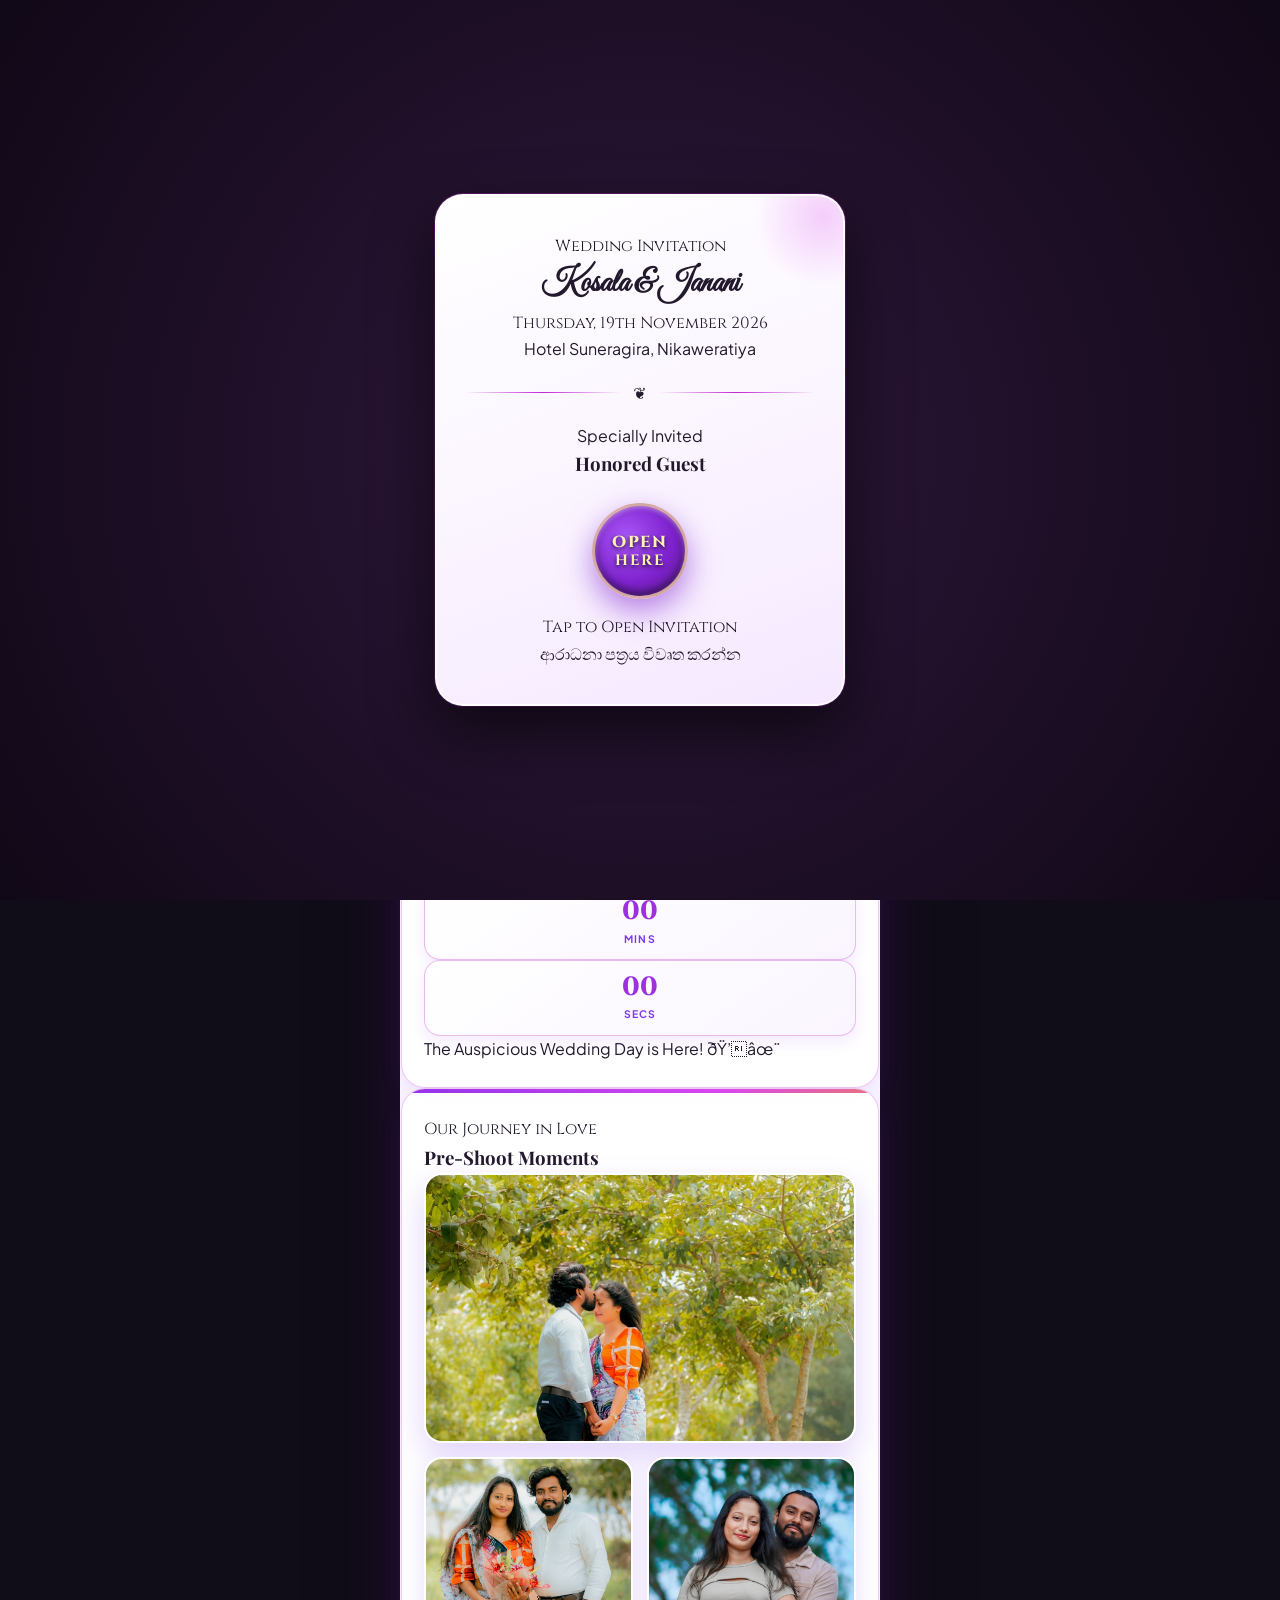
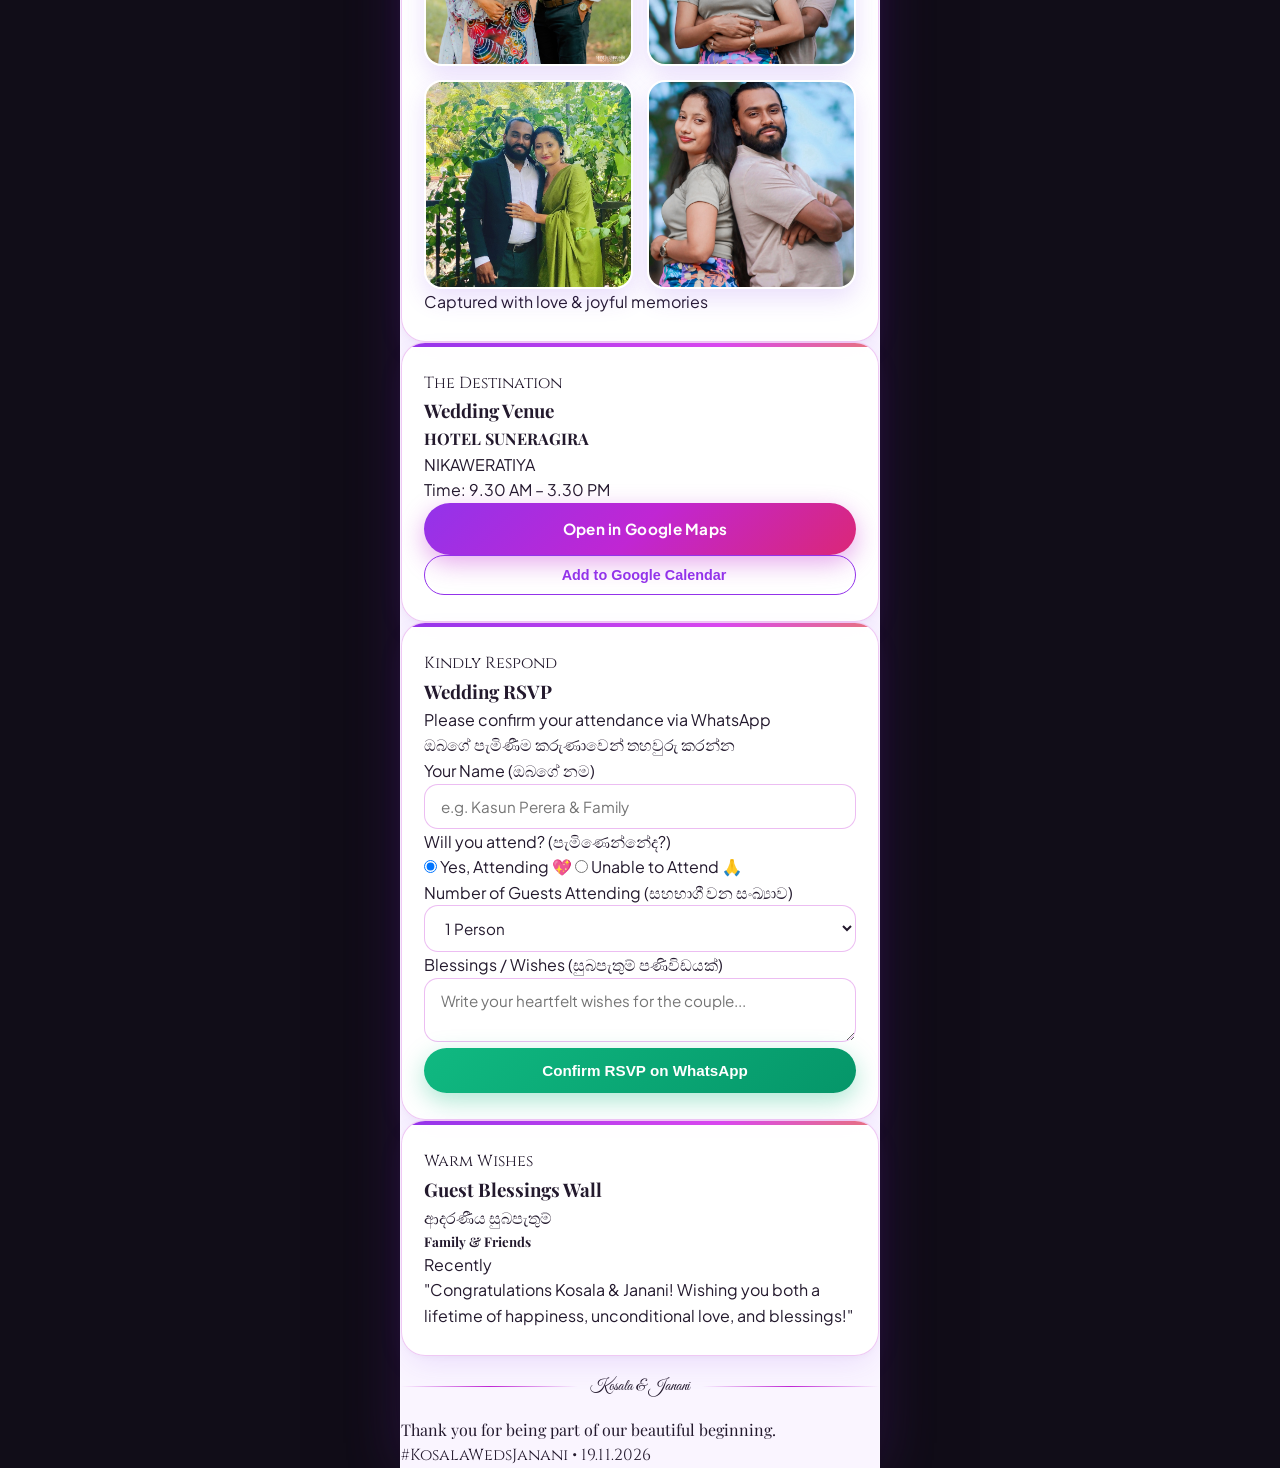
==== index.html @ 4d9a9af7 "Add files via upload" ====
<!DOCTYPE html>
<html lang="en">
<head>
  <meta charset="UTF-8">
  <meta name="viewport" content="width=device-width, initial-scale=1.0, maximum-scale=1.0, user-scalable=no, viewport-fit=cover">
  <title>Wedding Invitation | Kosala & Janani</title>
  
  <!-- Open Graph Meta Tags for WhatsApp Sharing Previews -->
  <meta property="og:title" content="Wedding Invitation - Kosala & Janani">
  <meta property="og:description" content="We invite you to share with us this joyful and touching day of our wedding! Hotel Suneragira, Nikaweratiya. Tap to view your personalized invitation!">
  <meta property="og:image" content="https://images.unsplash.com/photo-1519741497674-611481863552?auto=format&fit=crop&w=1200&q=80">
  <meta property="og:type" content="website">

  <!-- Google Fonts: Luxury Wedding Typography -->
  <link rel="preconnect" href="https://fonts.googleapis.com">
  <link rel="preconnect" href="https://fonts.gstatic.com" crossorigin>
  <link href="https://fonts.googleapis.com/css2?family=Cinzel:wght@500;600;700;800&family=Great+Vibes&family=Playfair+Display:ital,wght@0,500;0,600;0,700;1,400;1,600&family=Plus+Jakarta+Sans:wght@300;400;500;600;700&display=swap" rel="stylesheet">

  <!-- Tailwind CSS CDN -->
  <script src="https://cdn.tailwindcss.com"></script>

  <!-- Lucide Icons -->
  <script src="https://unpkg.com/lucide@latest"></script>

  <!-- Custom Stylesheet matching Lilac / Lavender & Gold Card -->
  <link rel="stylesheet" href="css/style.css">
</head>
<body class="bg-[#15101a] antialiased select-none">

  <!-- Animated Floating Petals & Butterflies Container -->
  <div id="floating-particles-container"></div>

  <audio id="wedding-audio" loop preload="auto">
    <source src="assets/audio/wedding-music.mp3" type="audio/mp3">
  </audio>

  <!-- Floating Audio Mute/Play Button -->
  <button id="audio-toggle-btn" class="audio-control-btn" title="Play Romantic Music" aria-label="Toggle Music">
    <i data-lucide="music" class="w-5 h-5"></i>
  </button>

  <!-- =========================================================================
       1. OPENING ENVELOPE / WAX SEAL COVER SCREEN
       ========================================================================= -->
  <div id="envelope-screen">
    <div class="envelope-card animate-fade-in">
      <!-- Butterfly & Sparkle Icon -->
      <div class="inline-flex items-center justify-center w-14 h-14 rounded-full bg-purple-50 border border-purple-300/60 text-purple-700 shadow-sm mb-3">
        <i data-lucide="sparkles" class="w-7 h-7 text-[#7b4f8d]"></i>
      </div>

      <p class="text-[11px] uppercase tracking-[0.25em] text-[#6f6275] font-cinzel font-semibold mb-1">Wedding Invitation</p>
      <h1 class="font-script text-5xl sm:text-6xl text-[#29222b] my-1 leading-[1.25] py-1">Kosala & Janani</h1>
      <p class="text-xs text-purple-800 tracking-wider font-cinzel font-semibold">Thursday, 19th November 2026</p>
      <p class="text-[11px] text-[#6f6275]">Hotel Suneragira, Nikaweratiya</p>

      <div class="gold-divider">
        <span class="text-purple-600 text-xs">❦</span>
      </div>

      <!-- Personalized Envelope Guest Badge -->
      <div class="bg-purple-50/80 border border-purple-200/80 rounded-xl py-3 px-4 my-3 text-center">
        <p class="text-[10px] uppercase tracking-wider text-[#6f6275] font-medium">Specially Invited</p>
        <h3 id="envelope-guest-name" class="font-serif font-bold text-lg text-[#29222b] mt-0.5">Honored Guest</h3>
      </div>

      <!-- Wax Seal Interactive Button -->
      <button id="open-envelope-btn" class="wax-seal-btn group focus:outline-none" aria-label="Open Invitation">
        <span class="wax-seal-inner">OPEN<br><span style="font-size: 15px; letter-spacing: 0.15em; font-weight: 700;">HERE</span></span>
      </button>

      <p class="text-xs text-purple-900/80 font-cinzel tracking-wider uppercase mt-2 animate-pulse font-semibold">
        Tap to Open Invitation
      </p>
      <p class="text-[11px] text-[#6f6275]/80 mt-0.5">ආරාධනා පත්‍රය විවෘත කරන්න</p>
    </div>
  </div>

  <!-- =========================================================================
       2. MAIN INVITATION CARD (MOBILE-FIRST APP)
       ========================================================================= -->
  <main class="invitation-wrapper bg-wedding-pattern min-h-screen pb-16">
    <div id="main-invitation-content" class="px-5 pt-8 pb-8 space-y-7">

      <!-- Top Header / Monogram Section -->
      <header class="text-center pt-2">
        <div class="inline-flex items-center gap-2 px-4 py-1.5 rounded-full bg-gradient-to-r from-purple-100/90 via-fuchsia-100/80 to-purple-100/90 border border-purple-300/70 text-[#683679] text-xs font-cinzel tracking-widest uppercase mb-3 shadow-sm">
          <i data-lucide="sparkles" class="w-3.5 h-3.5 text-[#9333ea]"></i>
          <span class="font-bold">Save The Date</span>
          <i data-lucide="sparkles" class="w-3.5 h-3.5 text-[#9333ea]"></i>
        </div>

        <div class="relative inline-block px-3 py-1">
          <h1 class="font-script text-5xl sm:text-6xl text-[#29222b] leading-[1.3] animate-float">
            <span class="vibrant-text-gradient">Kosala</span> &amp; <span class="vibrant-text-gradient">Janani</span>
          </h1>
          <span class="absolute -top-3 -right-5 text-xl animate-bounce">🦋</span>
        </div>

        <p class="font-cinzel text-xs text-purple-900 tracking-[0.25em] uppercase font-bold mt-2">Wedding Invitation</p>
        <p class="text-xs text-[#6f6275] mt-1 font-medium">අපගේ මංගල ආරාධනය</p>

        <div class="gold-divider">
          <i data-lucide="gem" class="w-4 h-4 text-[#9333ea]"></i>
        </div>
      </header>

      <!-- Calendar Highlight Card (matching printed card layout) -->
      <section class="wedding-card text-center py-6 px-4">
        <div class="inline-flex items-center justify-center gap-2 mb-2 text-purple-900 font-cinzel font-bold text-sm tracking-widest">
          <span>🌸 NOVEMBER 2026 🌸</span>
        </div>

        <!-- Mini Calendar Grid preview with vibrant styling -->
        <div class="max-w-xs mx-auto bg-gradient-to-b from-purple-50/70 to-fuchsia-50/50 rounded-2xl p-4 border border-purple-200/80 my-2 shadow-inner">
          <div class="grid grid-cols-7 gap-1 text-[11px] font-bold text-purple-950 mb-2 border-b border-purple-200/80 pb-1.5">
            <span>SUN</span><span>MON</span><span>TUE</span><span>WED</span><span class="text-rose-600 font-black">THU</span><span>FRI</span><span>SAT</span>
          </div>
          <div class="grid grid-cols-7 gap-1 text-xs text-slate-700 font-semibold items-center">
            <span>1</span><span>2</span><span>3</span><span>4</span><span>5</span><span>6</span><span>7</span>
            <span>8</span><span>9</span><span>10</span><span>11</span><span>12</span><span>13</span><span>14</span>
            <span>15</span><span>16</span><span>17</span><span>18</span>
            <!-- Circled 19 with pulse animation -->
            <span class="flex items-center justify-center font-bold text-white bg-gradient-to-r from-rose-600 via-fuchsia-600 to-purple-600 rounded-full w-7 h-7 mx-auto shadow-md ring-2 ring-rose-300 animate-pulse">19</span>
            <span>20</span><span>21</span>
            <span>22</span><span>23</span><span>24</span><span>25</span><span>26</span><span>27</span><span>28</span>
            <span>29</span><span>30</span>
          </div>
        </div>

        <div class="mt-4 flex items-center justify-center gap-4 bg-white/70 py-3 px-4 rounded-xl border border-purple-100">
          <div class="text-right">
            <span class="block text-xs uppercase font-cinzel font-bold text-purple-900">Thursday</span>
            <span class="block text-3xl font-serif font-black text-rose-600 leading-none">19</span>
            <span class="block text-[10px] uppercase font-semibold text-slate-500">November 2026</span>
          </div>
          <div class="h-10 w-px bg-purple-200"></div>
          <div class="text-left">
            <span class="block text-xs font-bold text-slate-900">Time: 9.30 AM – 3.30 PM</span>
            <span class="block text-xs text-purple-900 font-bold">Hotel Suneragira</span>
            <span class="block text-[10px] text-slate-500 font-medium">Nikaweratiya</span>
          </div>
        </div>
      </section>

      <!-- Personalized Salutation Card -->
      <section class="wedding-card text-center py-6 px-4">
        <span class="text-xs uppercase tracking-widest text-purple-800 font-cinzel font-semibold">Warmly Invited</span>
        <h2 id="guest-name-display" class="font-serif font-bold text-2xl text-[#29222b] mt-1 mb-2">Honored Guest</h2>
        
        <p class="text-xs font-medium text-slate-700 max-w-xs mx-auto leading-relaxed">
          "We invite you to share with us this joyful and touching day of our wedding!"
        </p>
        <p class="text-[11px] text-[#6f6275] mt-1.5 italic">
          අපගේ ජීවිතයේ මෙම ප්‍රීතිමත් සහ ආදරණීය මංගල දිනය අප හා එක්ව සැමරීමට ඔබට ගෞරවයෙන් ඇරයුම් කරමු!
        </p>


      </section>


      <!-- Auspicious Date & Live Countdown Timer -->
      <section class="wedding-card text-center py-6">
        <span class="text-xs uppercase tracking-widest text-[#9333ea] font-cinzel font-bold">✨ Countdown To The Big Day ✨</span>
        <h3 class="font-serif font-bold text-2xl text-[#29222b] mt-1.5">Thursday, 19th November 2026</h3>
        <div class="inline-flex items-center gap-1.5 px-3 py-1 rounded-full bg-purple-100/80 text-purple-900 text-xs font-semibold mt-1">
          <i data-lucide="clock" class="w-3.5 h-3.5 text-purple-700"></i>
          <span>උත්සවය ආරම්භය: පෙ.ව. 09:30 ට</span>
        </div>

        <!-- 4-Box Countdown Grid -->
        <div class="grid grid-cols-4 gap-2.5 my-5">
          <div class="countdown-box">
            <div id="cd-days" class="countdown-num">00</div>
            <div class="countdown-label">Days</div>
          </div>
          <div class="countdown-box">
            <div id="cd-hours" class="countdown-num">00</div>
            <div class="countdown-label">Hours</div>
          </div>
          <div class="countdown-box">
            <div id="cd-minutes" class="countdown-num">00</div>
            <div class="countdown-label">Mins</div>
          </div>
          <div class="countdown-box">
            <div id="cd-seconds" class="countdown-num">00</div>
            <div class="countdown-label">Secs</div>
          </div>
        </div>

        <p id="countdown-banner" class="text-xs text-[#7c3aed] font-medium italic">"Counting down to the beginning of our forever" 💍💖</p>
      </section>



      <!-- Pre-Shoot Moments Photo Gallery -->
      <section class="wedding-card">
        <div class="text-center mb-5">
          <span class="text-xs uppercase tracking-widest text-[#7b4f8d] font-cinzel font-semibold">Our Journey in Love</span>
          <h3 class="font-serif font-bold text-xl text-[#29222b] mt-1">Pre-Shoot Moments</h3>
        </div>

        <div class="gallery-grid">
          <!-- Featured Photo 1: Romantic Forehead Kiss -->
          <div class="gallery-item featured">
            <img src="assets/images/photo-1.jpg" alt="Kosala & Janani Pre-Shoot 1" loading="lazy">
          </div>
          <!-- Photo 2: Bouquet Portrait -->
          <div class="gallery-item">
            <img src="assets/images/photo-2.jpg" alt="Kosala & Janani Pre-Shoot 2" loading="lazy">
          </div>
          <!-- Photo 3: Gentle Embrace -->
          <div class="gallery-item">
            <img src="assets/images/photo-5.jpg" alt="Kosala & Janani Pre-Shoot 3" loading="lazy">
          </div>
          <!-- Photo 4: Mountain View Portrait -->
          <div class="gallery-item">
            <img src="assets/images/photo-3.jpg" alt="Kosala & Janani Pre-Shoot 4" loading="lazy">
          </div>
          <!-- Photo 5: Back-to-Back Portrait -->
          <div class="gallery-item">
            <img src="assets/images/photo-4.jpg" alt="Kosala & Janani Pre-Shoot 5" loading="lazy">
          </div>
        </div>

        <div class="mt-4 text-center">
          <p class="text-[11px] text-purple-800/80 italic">Captured with love & joyful memories</p>
        </div>
      </section>

      <!-- Venue & Location Section (Hotel Suneragira, Nikaweratiya) -->
      <section class="wedding-card text-center">
        <span class="text-xs uppercase tracking-widest text-[#7b4f8d] font-cinzel font-semibold">The Destination</span>
        <h3 class="font-serif font-bold text-xl text-[#29222b] mt-1">Wedding Venue</h3>
        
        <div class="my-3 p-4 bg-purple-50/70 rounded-2xl border border-purple-200/70 text-center">
          <div class="inline-flex p-3 rounded-full bg-white shadow-sm border border-purple-200 mb-2">
            <i data-lucide="map-pin" class="w-6 h-6 text-[#7b4f8d]"></i>
          </div>
          <h4 class="font-serif font-bold text-lg text-[#29222b]">HOTEL SUNERAGIRA</h4>
          <p class="font-semibold text-xs text-purple-900 tracking-wider">NIKAWERATIYA</p>
          <p class="text-xs text-[#6f6275] mt-1">Time: 9.30 AM – 3.30 PM</p>
        </div>

        <!-- Google Maps Navigation & Calendar Buttons -->
        <div class="space-y-2 mt-4">
          <a href="https://maps.google.com/?q=Hotel+Suneragira+Nikaweratiya" target="_blank" rel="noopener noreferrer" class="btn-gold">
            <i data-lucide="navigation" class="w-4 h-4"></i>
            <span>Open in Google Maps</span>
          </a>
          <button id="add-calendar-btn" class="btn-outline-gold">
            <i data-lucide="calendar-plus" class="w-4 h-4"></i>
            <span>Add to Google Calendar</span>
          </button>
        </div>
      </section>



      <!-- Interactive RSVP Form Section -->
      <section class="wedding-card">
        <div class="text-center mb-5">
          <span class="text-xs uppercase tracking-widest text-[#7b4f8d] font-cinzel font-semibold">Kindly Respond</span>
          <h3 class="font-serif font-bold text-xl text-[#29222b] mt-1">Wedding RSVP</h3>
          <p class="text-xs text-[#6f6275]">Please confirm your attendance via WhatsApp</p>
          <p class="text-[11px] text-[#6f6275]/80 mt-1">ඔබගේ පැමිණීම කරුණාවෙන් තහවුරු කරන්න</p>
        </div>

        <form id="wedding-rsvp-form" class="space-y-4">
          <!-- Guest Name -->
          <div>
            <label class="block text-xs font-semibold text-[#29222b] mb-1">Your Name (ඔබගේ නම)</label>
            <input type="text" id="rsvp-name" required class="form-input" placeholder="e.g. Kasun Perera & Family">
          </div>

          <!-- Attendance Option -->
          <div>
            <label class="block text-xs font-semibold text-[#29222b] mb-1.5">Will you attend? (පැමිණෙන්නේද?)</label>
            <div class="grid grid-cols-2 gap-2">
              <label class="flex items-center gap-2 p-2.5 border border-purple-300/60 rounded-xl bg-purple-50/50 cursor-pointer text-xs font-medium">
                <input type="radio" name="attendance" value="yes" checked class="text-purple-600 focus:ring-purple-500">
                <span>Yes, Attending 💖</span>
              </label>
              <label class="flex items-center gap-2 p-2.5 border border-purple-200 rounded-xl bg-white cursor-pointer text-xs font-medium">
                <input type="radio" name="attendance" value="no" class="text-purple-600 focus:ring-purple-500">
                <span>Unable to Attend 🙏</span>
              </label>
            </div>
          </div>

          <!-- Guest Count -->
          <div>
            <label class="block text-xs font-semibold text-[#29222b] mb-1">Number of Guests Attending (සහභාගී වන සංඛ්‍යාව)</label>
            <select id="rsvp-guests" class="form-input">
              <option value="1" selected>1 Person</option>
              <option value="2">2 Persons</option>
              <option value="3">3 Persons</option>
              <option value="4">4 Persons</option>
              <option value="5">5 Persons</option>
            </select>
          </div>

          <!-- Wishes / Message -->
          <div>
            <label class="block text-xs font-semibold text-[#29222b] mb-1">Blessings / Wishes (සුබපැතුම් පණිවිඩයක්)</label>
            <textarea id="rsvp-wishes" rows="2" class="form-input" placeholder="Write your heartfelt wishes for the couple..."></textarea>
          </div>

          <!-- Submit Button -->
          <button type="submit" class="btn-whatsapp">
            <i data-lucide="message-circle" class="w-5 h-5"></i>
            <span>Confirm RSVP on WhatsApp</span>
          </button>
        </form>
      </section>

      <!-- Wishes Wall / Guestbook -->
      <section class="wedding-card">
        <div class="text-center mb-4">
          <span class="text-xs uppercase tracking-widest text-[#7b4f8d] font-cinzel font-semibold">Warm Wishes</span>
          <h3 class="font-serif font-bold text-lg text-[#29222b] mt-0.5">Guest Blessings Wall</h3>
          <p class="text-xs text-[#6f6275]">ආදරණීය සුබපැතුම්</p>
        </div>

        <div id="guestbook-list" class="space-y-2.5 max-h-64 overflow-y-auto pr-1">
          <!-- Dynamically populated via app.js -->
        </div>
      </section>

      <!-- Footer & Admin Navigation -->
      <footer class="text-center pt-4 pb-2 space-y-3">
        <div class="gold-divider">
          <span class="font-script text-3xl text-[#7b4f8d]">Kosala & Janani</span>
        </div>
        <p class="font-serif italic text-xs text-[#6f6275]">
          Thank you for being part of our beautiful beginning.
        </p>
        <p class="text-[10px] text-purple-900/70 uppercase tracking-widest font-cinzel font-semibold">
          #KosalaWedsJanani • 19.11.2026
        </p>

      </footer>

    </div>
  </main>

  <!-- =========================================================================
       3. PRE-SHOOT GALLERY LIGHTBOX MODAL
       ========================================================================= -->
  <div id="gallery-lightbox" class="lightbox-modal">
    <div class="lightbox-img-container">
      <button id="lightbox-close-btn" class="lightbox-close" aria-label="Close Lightbox">
        <i data-lucide="x" class="w-5 h-5"></i>
      </button>
      <img id="lightbox-image" src="" alt="Pre-shoot photo view">
    </div>
  </div>

  <!-- App Script -->
  <script src="js/app.js"></script>
  <script>
    lucide.createIcons();
  </script>
</body>
</html>
---- css/style.css ----
/* ==========================================================================
   Luxury Wedding E-Invitation - Custom CSS (Kosala & Janani)
   Theme: Vibrant Romantic Lilac, Violet Watercolor & Royal Champagne Gold
   ========================================================================== */

:root {
  --primary-gold: #d4af37;
  --gold-gradient: linear-gradient(135deg, #fce09b 0%, #d4af37 50%, #aa8214 100%);
  --gold-border: rgba(212, 175, 55, 0.4);
  --gold-glow: rgba(212, 175, 55, 0.3);

  /* Vibrant Violet & Romantic Lilac Accents */
  --purple-vibrant: #8b3dff;
  --purple-deep: #5b21b6;
  --purple-rose: #d946ef;
  --purple-gradient: linear-gradient(135deg, #9333ea 0%, #7c3aed 50%, #c026d3 100%);
  --hero-gradient: linear-gradient(135deg, #fdf4ff 0%, #f3e8ff 50%, #fae8ff 100%);
  
  --bg-cream: #faf5ff;
  --bg-card: rgba(255, 255, 255, 0.94);
  --text-dark: #23192d;
  --text-muted: #6b5c7e;

  --font-serif: 'Playfair Display', Georgia, serif;
  --font-script: 'Great Vibes', cursive;
  --font-cinzel: 'Cinzel', serif;
  --font-sans: 'Plus Jakarta Sans', system-ui, -apple-system, sans-serif;
}

* {
  box-sizing: border-box;
  margin: 0;
  padding: 0;
  -webkit-tap-highlight-color: transparent;
}

body {
  font-family: var(--font-sans);
  background: #110d18;
  color: var(--text-dark);
  line-height: 1.6;
  min-height: 100vh;
  overflow-x: hidden;
}

/* Floating Particles (Butterflies & Petals Container) */
#floating-particles-container {
  position: fixed;
  inset: 0;
  pointer-events: none;
  z-index: 10;
  overflow: hidden;
}

.floating-petal {
  position: absolute;
  top: -40px;
  opacity: 0.75;
  pointer-events: none;
  animation: fall-sway linear infinite;
}

@keyframes fall-sway {
  0% {
    transform: translateY(0) rotate(0deg) translateX(0);
    opacity: 0.8;
  }
  50% {
    transform: translateY(50vh) rotate(180deg) translateX(25px);
    opacity: 0.9;
  }
  100% {
    transform: translateY(105vh) rotate(360deg) translateX(-20px);
    opacity: 0;
  }
}

.floating-butterfly {
  position: absolute;
  pointer-events: none;
  animation: fly-across linear infinite;
  opacity: 0.65;
  filter: drop-shadow(0 4px 6px rgba(139, 61, 255, 0.3));
}

@keyframes fly-across {
  0% {
    transform: translate(-50px, 80vh) scale(0.6) rotate(15deg);
    opacity: 0;
  }
  20% { opacity: 0.75; }
  50% {
    transform: translate(50vw, 40vh) scale(0.85) rotate(-10deg);
  }
  80% { opacity: 0.75; }
  100% {
    transform: translate(110vw, 5vh) scale(0.7) rotate(20deg);
    opacity: 0;
  }
}

/* Ambient Colorful Background */
.bg-wedding-pattern {
  background-color: var(--bg-cream);
  background-image: 
    radial-gradient(circle at 15% 15%, rgba(147, 51, 234, 0.12) 0%, transparent 40%),
    radial-gradient(circle at 85% 35%, rgba(217, 70, 239, 0.10) 0%, transparent 45%),
    radial-gradient(circle at 20% 75%, rgba(212, 175, 55, 0.08) 0%, transparent 40%),
    radial-gradient(circle at 80% 90%, rgba(124, 58, 237, 0.12) 0%, transparent 40%),
    url("data:image/svg+xml,%3Csvg width='80' height='80' viewBox='0 0 80 80' xmlns='http://www.w3.org/2000/svg'%3E%3Cg fill='%239333ea' fill-opacity='0.03'%3E%3Cpath d='M40 40c0-11.046-8.954-20-20-20S0 28.954 0 40s8.954 20 20 20 20-8.954 20-20zm40 0c0-11.046-8.954-20-20-20s-20 8.954-20 20 8.954 20 20 20 20-8.954 20-20z'/%3E%3C/g%3E%3C/svg%3E");
}

/* Mobile-First Device Container for Desktop */
.invitation-wrapper {
  max-width: 480px;
  margin: 0 auto;
  min-height: 100vh;
  background: var(--bg-cream);
  position: relative;
  box-shadow: 0 30px 80px -20px rgba(0, 0, 0, 0.7), 0 0 50px rgba(147, 51, 234, 0.25);
  border-left: 1px solid rgba(255, 255, 255, 0.2);
  border-right: 1px solid rgba(255, 255, 255, 0.2);
}

@media (max-width: 640px) {
  .invitation-wrapper {
    max-width: 100%;
    box-shadow: none;
    border: none;
  }
}

/* Typography Utilities */
.font-script {
  font-family: var(--font-script);
}
.font-serif {
  font-family: var(--font-serif);
}
.font-cinzel {
  font-family: var(--font-cinzel);
}

.gold-text-gradient {
  background: var(--gold-gradient);
  -webkit-background-clip: text;
  -webkit-text-fill-color: transparent;
}

.vibrant-text-gradient {
  background: linear-gradient(135deg, #7c3aed 0%, #c026d3 50%, #e11d48 100%);
  -webkit-background-clip: text;
  background-clip: text;
  -webkit-text-fill-color: transparent;
  display: inline-block;
  padding: 0 0.15em 0.15em 0.15em;
  margin: 0 -0.05em -0.15em -0.05em;
  overflow: visible;
}

/* Floating Audio Button */
.audio-control-btn {
  position: fixed;
  top: 20px;
  right: 20px;
  z-index: 99;
  width: 46px;
  height: 46px;
  border-radius: 50%;
  background: rgba(255, 255, 255, 0.95);
  backdrop-filter: blur(10px);
  border: 2px solid rgba(192, 38, 211, 0.4);
  box-shadow: 0 6px 20px rgba(124, 58, 237, 0.25);
  display: flex;
  align-items: center;
  justify-content: center;
  cursor: pointer;
  transition: all 0.3s ease;
  color: #9333ea;
}

.audio-control-btn.playing {
  animation: pulse-music 1.8s infinite ease-in-out;
}

.audio-control-btn.playing svg {
  animation: spin-slow 8s linear infinite;
}

@keyframes spin-slow {
  100% { transform: rotate(360deg); }
}

@keyframes pulse-music {
  0% { box-shadow: 0 0 0 0 rgba(192, 38, 211, 0.5); }
  70% { box-shadow: 0 0 0 12px rgba(192, 38, 211, 0); }
  100% { box-shadow: 0 0 0 0 rgba(192, 38, 211, 0); }
}

/* Opening Envelope Screen */
#envelope-screen {
  position: fixed;
  inset: 0;
  z-index: 100;
  display: flex;
  align-items: center;
  justify-content: center;
  background: radial-gradient(circle at center, #2e183b 0%, #110817 100%);
  transition: opacity 0.8s cubic-bezier(0.4, 0, 0.2, 1), visibility 0.8s;
  padding: 20px;
}

#envelope-screen.opened {
  opacity: 0;
  visibility: hidden;
  pointer-events: none;
}

.envelope-card {
  width: 100%;
  max-width: 410px;
  background: linear-gradient(160deg, #ffffff 0%, #faf3ff 60%, #f5e8ff 100%);
  border-radius: 28px;
  padding: 38px 28px;
  text-align: center;
  position: relative;
  box-shadow: 0 25px 60px rgba(0, 0, 0, 0.6), 0 0 0 1px rgba(192, 38, 211, 0.35);
  border: 2px solid rgba(255, 255, 255, 0.8);
  overflow: hidden;
}

.envelope-card::before {
  content: '';
  position: absolute;
  top: -50px;
  right: -50px;
  width: 140px;
  height: 140px;
  background: radial-gradient(circle, rgba(217, 70, 239, 0.25) 0%, transparent 70%);
  border-radius: 50%;
  pointer-events: none;
}

.wax-seal-btn {
  width: 96px;
  height: 96px;
  margin: 24px auto 16px;
  border-radius: 50%;
  background: radial-gradient(circle at 35% 35%, #a855f7 0%, #7e22ce 55%, #581c87 100%);
  display: flex;
  flex-direction: column;
  align-items: center;
  justify-content: center;
  cursor: pointer;
  box-shadow: 0 12px 30px rgba(126, 34, 206, 0.55), inset 0 2px 4px rgba(255, 255, 255, 0.4), inset 0 -4px 8px rgba(0, 0, 0, 0.5);
  border: 3px solid rgba(252, 224, 155, 0.7);
  transition: transform 0.25s cubic-bezier(0.175, 0.885, 0.32, 1.275), box-shadow 0.25s ease;
  animation: seal-heartbeat 2s infinite ease-in-out;
}

.wax-seal-btn:active {
  transform: scale(0.92);
}

@keyframes seal-heartbeat {
  0%, 100% { transform: scale(1); }
  50% { transform: scale(1.08); box-shadow: 0 16px 36px rgba(147, 51, 234, 0.7); }
}

.wax-seal-inner {
  color: #fff2b2;
  font-size: 16px;
  line-height: 1.15;
  font-family: var(--font-cinzel);
  font-weight: 800;
  text-shadow: 0 2px 4px rgba(0, 0, 0, 0.8);
  letter-spacing: 0.12em;
  text-align: center;
}

/* Floral Dividers */
.gold-divider {
  display: flex;
  align-items: center;
  justify-content: center;
  gap: 12px;
  margin: 18px auto;
  width: 100%;
}

.gold-divider::before,
.gold-divider::after {
  content: '';
  height: 1.5px;
  flex: 1;
  background: linear-gradient(90deg, transparent, #c026d3, transparent);
}

/* Rich Glowing Section Cards */
.wedding-card {
  background: var(--bg-card);
  backdrop-filter: blur(12px);
  border-radius: 24px;
  padding: 26px 22px;
  border: 1px solid rgba(192, 38, 211, 0.25);
  box-shadow: 0 12px 32px -8px rgba(124, 58, 237, 0.14), 0 2px 8px rgba(0, 0, 0, 0.03);
  position: relative;
  overflow: hidden;
  transition: transform 0.3s ease, box-shadow 0.3s ease;
}

.wedding-card::before {
  content: '';
  position: absolute;
  top: 0;
  left: 0;
  right: 0;
  height: 4px;
  background: linear-gradient(90deg, #9333ea, #d946ef, #f59e0b, #9333ea);
  background-size: 200% 100%;
  animation: gradient-shift 6s linear infinite;
}

@keyframes gradient-shift {
  0% { background-position: 0% 50%; }
  100% { background-position: 200% 50%; }
}

/* Vibrant Animated Countdown Blocks */
.countdown-box {
  background: linear-gradient(145deg, #ffffff 0%, #faf5ff 100%);
  border: 1.5px solid rgba(192, 38, 211, 0.3);
  border-radius: 16px;
  padding: 12px 8px;
  text-align: center;
  box-shadow: 0 6px 16px rgba(147, 51, 234, 0.1);
  transition: transform 0.25s ease;
}

.countdown-box:hover {
  transform: translateY(-2px);
  border-color: #a855f7;
}

.countdown-num {
  font-family: var(--font-cinzel);
  font-weight: 800;
  font-size: 1.65rem;
  background: linear-gradient(135deg, #7c3aed 0%, #c026d3 100%);
  -webkit-background-clip: text;
  -webkit-text-fill-color: transparent;
  line-height: 1.1;
}

.countdown-label {
  font-size: 0.65rem;
  letter-spacing: 0.1em;
  text-transform: uppercase;
  color: #7c3aed;
  font-weight: 700;
  margin-top: 4px;
}

/* Enhanced Gallery Grid */
.gallery-grid {
  display: grid;
  grid-template-columns: repeat(2, 1fr);
  gap: 14px;
}

.gallery-item {
  position: relative;
  border-radius: 18px;
  overflow: hidden;
  aspect-ratio: 1 / 1;
  cursor: pointer;
  box-shadow: 0 10px 24px rgba(124, 58, 237, 0.16);
  border: 2px solid rgba(255, 255, 255, 0.9);
  transition: transform 0.35s cubic-bezier(0.175, 0.885, 0.32, 1.275), box-shadow 0.35s ease;
}

.gallery-item.featured {
  grid-column: span 2;
  aspect-ratio: 16 / 10;
  box-shadow: 0 14px 32px rgba(124, 58, 237, 0.22);
}

.gallery-item img {
  width: 100%;
  height: 100%;
  object-fit: cover;
  transition: transform 0.5s ease;
}

.gallery-item:hover {
  transform: translateY(-4px) scale(1.02);
  box-shadow: 0 18px 40px rgba(124, 58, 237, 0.3);
}

.gallery-item:hover img {
  transform: scale(1.08);
}

/* Lightbox Modal */
.lightbox-modal {
  position: fixed;
  inset: 0;
  z-index: 150;
  background: rgba(18, 10, 26, 0.96);
  backdrop-filter: blur(12px);
  display: flex;
  align-items: center;
  justify-content: center;
  opacity: 0;
  pointer-events: none;
  transition: opacity 0.3s ease;
  padding: 20px;
}

.lightbox-modal.active {
  opacity: 1;
  pointer-events: auto;
}

.lightbox-img-container {
  max-width: 90vw;
  max-height: 85vh;
  position: relative;
}

.lightbox-img-container img {
  max-width: 100%;
  max-height: 85vh;
  border-radius: 16px;
  box-shadow: 0 15px 40px rgba(0, 0, 0, 0.7);
  border: 2px solid rgba(192, 38, 211, 0.5);
}

.lightbox-close {
  position: absolute;
  top: -48px;
  right: 0;
  color: #ffffff;
  background: rgba(255, 255, 255, 0.2);
  border: none;
  width: 38px;
  height: 38px;
  border-radius: 50%;
  cursor: pointer;
  display: flex;
  align-items: center;
  justify-content: center;
  transition: background 0.2s;
}

.lightbox-close:hover {
  background: rgba(255, 255, 255, 0.35);
}

/* Vibrant Action Buttons */
.btn-gold {
  background: linear-gradient(135deg, #9333ea 0%, #c026d3 50%, #db2777 100%);
  color: #ffffff;
  font-weight: 700;
  border: none;
  padding: 14px 26px;
  border-radius: 35px;
  display: inline-flex;
  align-items: center;
  justify-content: center;
  gap: 10px;
  font-size: 0.95rem;
  letter-spacing: 0.02em;
  box-shadow: 0 8px 24px rgba(192, 38, 211, 0.4);
  transition: all 0.3s ease;
  text-decoration: none;
  cursor: pointer;
  width: 100%;
}

.btn-gold:hover,
.btn-gold:active {
  transform: translateY(-2px);
  box-shadow: 0 12px 28px rgba(192, 38, 211, 0.55);
}

.btn-whatsapp {
  background: linear-gradient(135deg, #10b981 0%, #059669 100%);
  color: #ffffff;
  font-weight: 700;
  border: none;
  padding: 14px 26px;
  border-radius: 35px;
  display: inline-flex;
  align-items: center;
  justify-content: center;
  gap: 10px;
  font-size: 0.95rem;
  box-shadow: 0 8px 24px rgba(16, 185, 129, 0.35);
  transition: all 0.3s ease;
  text-decoration: none;
  cursor: pointer;
  width: 100%;
}

.btn-whatsapp:hover,
.btn-whatsapp:active {
  transform: translateY(-2px);
  box-shadow: 0 12px 28px rgba(16, 185, 129, 0.5);
}

.btn-outline-gold {
  background: transparent;
  color: #9333ea;
  border: 1.5px solid #9333ea;
  padding: 11px 22px;
  border-radius: 35px;
  display: inline-flex;
  align-items: center;
  justify-content: center;
  gap: 8px;
  font-size: 0.9rem;
  font-weight: 700;
  text-decoration: none;
  cursor: pointer;
  transition: all 0.25s ease;
  width: 100%;
}

.btn-outline-gold:hover {
  background: rgba(147, 51, 234, 0.08);
}

/* Form Inputs */
.form-input {
  width: 100%;
  padding: 12px 16px;
  border-radius: 14px;
  border: 1.5px solid rgba(192, 38, 211, 0.3);
  background: #ffffff;
  font-size: 0.95rem;
  font-family: inherit;
  color: var(--text-dark);
  outline: none;
  transition: border-color 0.2s, box-shadow 0.2s;
}

.form-input:focus {
  border-color: #9333ea;
  box-shadow: 0 0 0 4px rgba(147, 51, 234, 0.15);
}

/* Animations */
@keyframes fadeIn {
  from { opacity: 0; transform: translateY(18px); }
  to { opacity: 1; transform: translateY(0); }
}

.animate-fade-in {
  animation: fadeIn 0.8s cubic-bezier(0.16, 1, 0.3, 1) forwards;
}

@keyframes float-gentle {
  0%, 100% { transform: translateY(0); }
  50% { transform: translateY(-6px); }
}

.animate-float {
  animation: float-gentle 3.5s ease-in-out infinite;
}
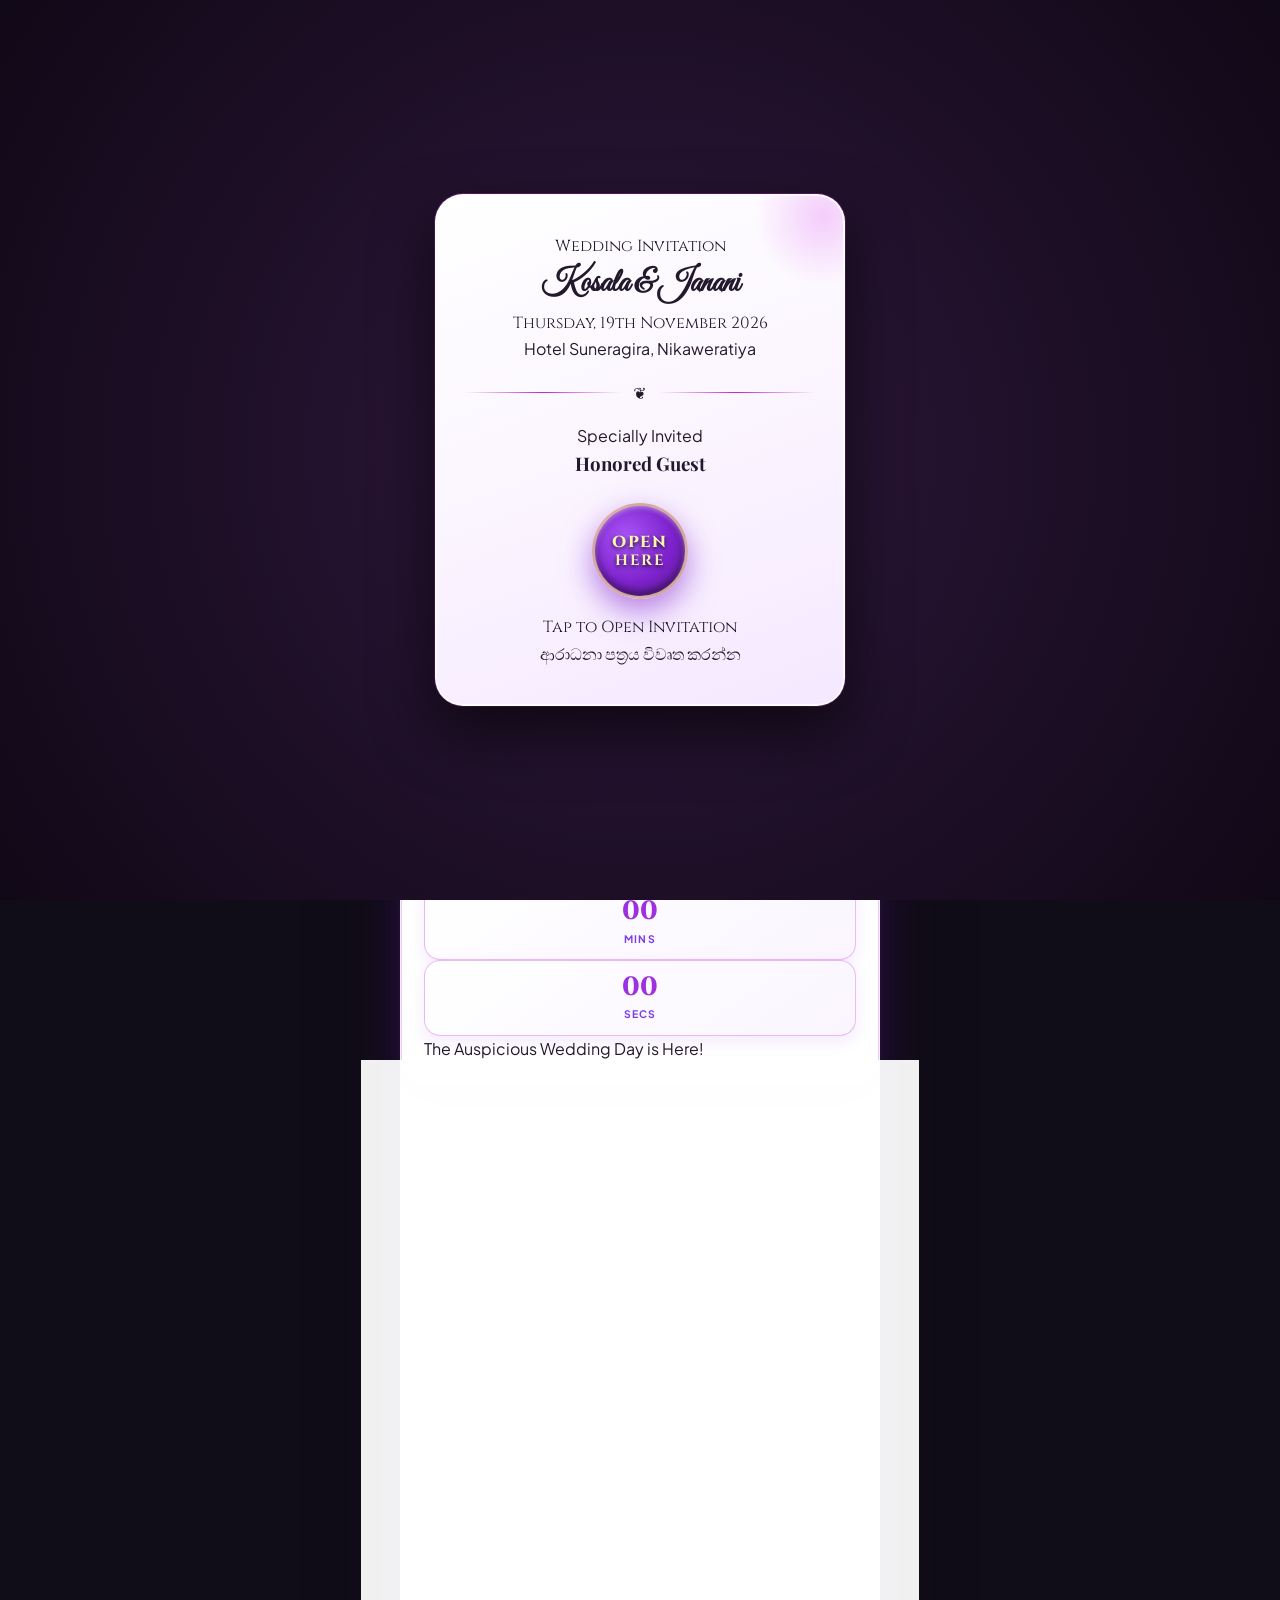
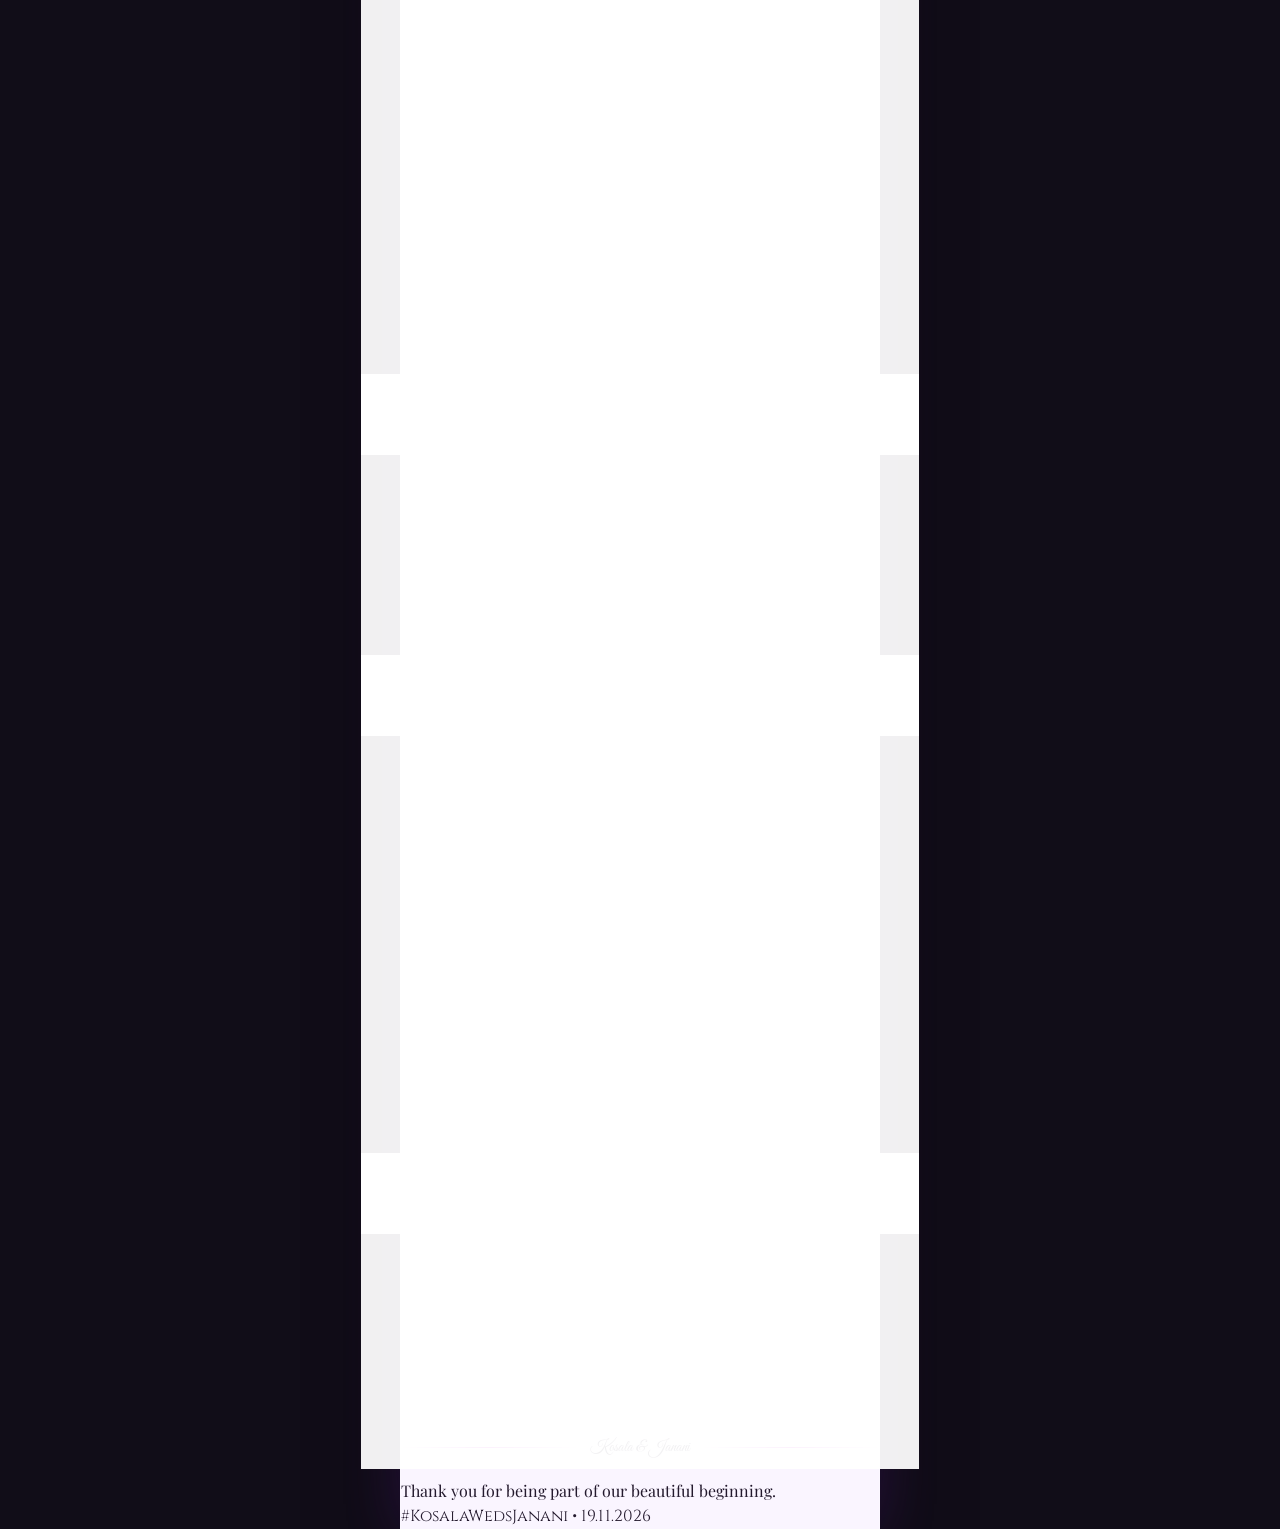
==== commit a465779b: "Add files via upload" ====
--- a/index.html
+++ b/index.html
@@ -201,25 +201,21 @@
         </div>
 
         <div class="gallery-grid">
-          <!-- Featured Photo 1: Romantic Forehead Kiss -->
+          <!-- Featured Photo 1: Romantic Full Shot in Nature -->
           <div class="gallery-item featured">
-            <img src="assets/images/photo-1.jpg" alt="Kosala & Janani Pre-Shoot 1" loading="lazy">
-          </div>
-          <!-- Photo 2: Bouquet Portrait -->
+            <img src="assets/images/photo-1.jpg" alt="Kosala & Janani 1" loading="lazy">
+          </div>
+          <!-- Photo 2: Couple with Bouquet Looking at Flowers -->
           <div class="gallery-item">
-            <img src="assets/images/photo-2.jpg" alt="Kosala & Janani Pre-Shoot 2" loading="lazy">
-          </div>
-          <!-- Photo 3: Gentle Embrace -->
+            <img src="assets/images/photo-2.jpg" alt="Kosala & Janani 2" loading="lazy">
+          </div>
+          <!-- Photo 3 (Previous Photo 4): Couple with Bouquet Facing Forward -->
           <div class="gallery-item">
-            <img src="assets/images/photo-5.jpg" alt="Kosala & Janani Pre-Shoot 3" loading="lazy">
-          </div>
-          <!-- Photo 4: Mountain View Portrait -->
-          <div class="gallery-item">
-            <img src="assets/images/photo-3.jpg" alt="Kosala & Janani Pre-Shoot 4" loading="lazy">
-          </div>
-          <!-- Photo 5: Back-to-Back Portrait -->
-          <div class="gallery-item">
-            <img src="assets/images/photo-4.jpg" alt="Kosala & Janani Pre-Shoot 5" loading="lazy">
+            <img src="assets/images/photo-4.jpg" alt="Kosala & Janani 3" loading="lazy">
+          </div>
+          <!-- Featured Photo 4 (Previous Photo 5): Scenic Lakeside View -->
+          <div class="gallery-item featured">
+            <img src="assets/images/photo-5.jpg" alt="Kosala & Janani 4" loading="lazy">
           </div>
         </div>
 
